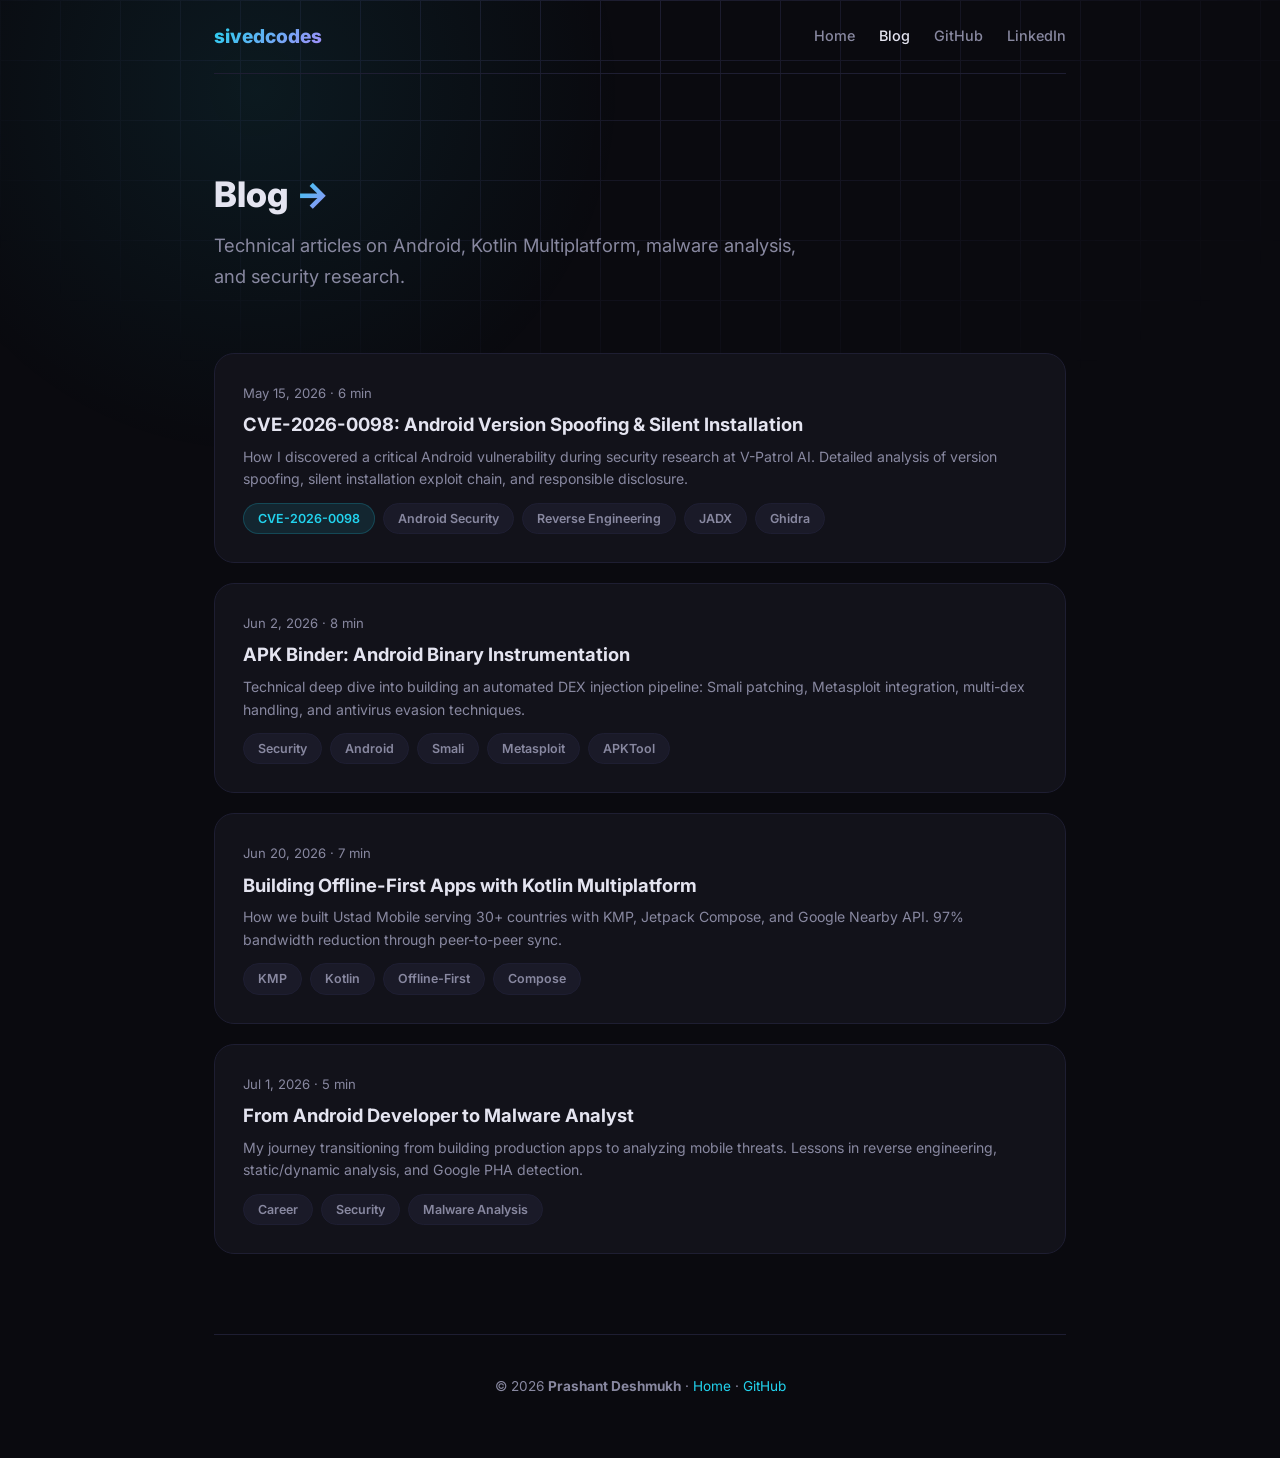
==== blog/index.html @ a585812e "Modern redesign: dark theme, gradient accents, glow orbs, grid background" ====
<!DOCTYPE html>
<html lang="en">
<head>
<meta charset="UTF-8"><meta name="viewport" content="width=device-width, initial-scale=1.0">
<title>Blog — Prashant Deshmukh (sivedcodes)</title>
<meta name="description" content="Articles by Prashant Deshmukh on Android development, KMP, malware analysis, and security research.">
<link rel="canonical" href="https://sivedcodes.github.io/blog/">
<link rel="stylesheet" href="/assets/style.css">
<link href="https://fonts.googleapis.com/css2?family=Inter:wght@400;500;600;700;800&display=swap" rel="stylesheet">
</head>
<body>
<div class="container">
  <nav class="nav">
    <a href="/" class="nav-logo">sivedcodes</a>
    <div class="nav-links"><a href="/">Home</a><a href="/blog/" class="active">Blog</a><a href="https://github.com/sivedcodes">GitHub</a><a href="https://linkedin.com/in/sivedcodes">LinkedIn</a></div>
  </nav>

  <section class="hero" style="padding:40px 0 30px;text-align:left">
    <h1 style="font-size:2.2em">Blog <span style="background:var(--gradient);-webkit-background-clip:text;-webkit-text-fill-color:transparent">→</span></h1>
    <p style="margin:8px 0 0">Technical articles on Android, Kotlin Multiplatform, malware analysis, and security research.</p>
  </section>

  <div class="blog-grid" style="margin-top:30px">
    <a href="/blog/cve-2026-0098-android-version-spoofing.html" class="blog-card">
      <div class="date">May 15, 2026 · 6 min</div>
      <h3>CVE-2026-0098: Android Version Spoofing &amp; Silent Installation <span class="arrow">→</span></h3>
      <p>How I discovered a critical Android vulnerability during security research at V-Patrol AI. Detailed analysis of version spoofing, silent installation exploit chain, and responsible disclosure.</p>
      <div class="tags"><span class="tag tag-accent">CVE-2026-0098</span><span class="tag">Android Security</span><span class="tag">Reverse Engineering</span><span class="tag">JADX</span><span class="tag">Ghidra</span></div>
    </a>
    <a href="/blog/apk-binder-android-binary-instrumentation.html" class="blog-card">
      <div class="date">Jun 2, 2026 · 8 min</div>
      <h3>APK Binder: Android Binary Instrumentation <span class="arrow">→</span></h3>
      <p>Technical deep dive into building an automated DEX injection pipeline: Smali patching, Metasploit integration, multi-dex handling, and antivirus evasion techniques.</p>
      <div class="tags"><span class="tag">Security</span><span class="tag">Android</span><span class="tag">Smali</span><span class="tag">Metasploit</span><span class="tag">APKTool</span></div>
    </a>
    <a href="/blog/kmp-offline-first-ustad-mobile.html" class="blog-card">
      <div class="date">Jun 20, 2026 · 7 min</div>
      <h3>Building Offline-First Apps with Kotlin Multiplatform <span class="arrow">→</span></h3>
      <p>How we built Ustad Mobile serving 30+ countries with KMP, Jetpack Compose, and Google Nearby API. 97% bandwidth reduction through peer-to-peer sync.</p>
      <div class="tags"><span class="tag">KMP</span><span class="tag">Kotlin</span><span class="tag">Offline-First</span><span class="tag">Compose</span></div>
    </a>
    <a href="/blog/android-malware-analysis-journey.html" class="blog-card">
      <div class="date">Jul 1, 2026 · 5 min</div>
      <h3>From Android Developer to Malware Analyst <span class="arrow">→</span></h3>
      <p>My journey transitioning from building production apps to analyzing mobile threats. Lessons in reverse engineering, static/dynamic analysis, and Google PHA detection.</p>
      <div class="tags"><span class="tag">Career</span><span class="tag">Security</span><span class="tag">Malware Analysis</span></div>
    </a>
  </div>

  <div class="footer">
    <p>© 2026 <strong>Prashant Deshmukh</strong> · <a href="/">Home</a> · <a href="https://github.com/sivedcodes">GitHub</a></p>
  </div>
</div>
</body>
</html>
---- assets/style.css ----
:root {
  --bg: #0a0a0f;
  --bg-card: #12121a;
  --bg-elevated: #1a1a28;
  --border: #1e1e32;
  --text: #e4e4f0;
  --text-muted: #8888a0;
  --accent: #22d3ee;
  --accent2: #a78bfa;
  --accent3: #f472b6;
  --gradient: linear-gradient(135deg, #22d3ee, #a78bfa);
  --gradient2: linear-gradient(135deg, #f472b6, #a78bfa);
  --radius: 12px;
  --radius-lg: 20px;
  --shadow: 0 4px 20px rgba(0,0,0,.4);
}

*{margin:0;padding:0;box-sizing:border-box}
html{scroll-behavior:smooth}
body{
  font-family: 'Inter', -apple-system, BlinkMacSystemFont, 'Segoe UI', sans-serif;
  background: var(--bg);
  color: var(--text);
  line-height: 1.7;
  -webkit-font-smoothing: antialiased;
}

::selection{background:var(--accent);color:#000}

/* grid background */
body::before{
  content:'';position:fixed;inset:0;
  background-image:
    linear-gradient(var(--border) 1px,transparent 1px),
    linear-gradient(90deg,var(--border) 1px,transparent 1px);
  background-size:60px 60px;
  mask-image:radial-gradient(ellipse 60% 50% at 50% 0%,#000,transparent);
  -webkit-mask-image:radial-gradient(ellipse 60% 50% at 50% 0%,#000,transparent);
  pointer-events:none;z-index:0;
}

/* glow orbs */
body::after{
  content:'';position:fixed;top:-30%;left:-10%;
  width:60%;height:80%;
  background:radial-gradient(circle,rgba(34,211,238,.08),transparent 70%);
  pointer-events:none;z-index:0;
}

.container{max-width:900px;margin:0 auto;padding:0 24px;position:relative;z-index:1}

/* nav */
.nav{
  display:flex;justify-content:space-between;align-items:center;
  padding:20px 0;border-bottom:1px solid var(--border);margin-bottom:60px;
}
.nav-logo{font-weight:800;font-size:1.2em;background:var(--gradient);-webkit-background-clip:text;-webkit-text-fill-color:transparent;text-decoration:none}
.nav-links{display:flex;gap:24px}
.nav-links a{color:var(--text-muted);text-decoration:none;font-size:.9em;font-weight:500;transition:color .2s}
.nav-links a:hover{color:var(--accent)}
.nav-links a.active{color:var(--text)}

/* hero */
.hero{
  padding:60px 0 40px;
  text-align:center;
}
.hero-badge{
  display:inline-block;
  background:rgba(34,211,238,.1);
  border:1px solid rgba(34,211,238,.2);
  color:var(--accent);
  font-size:.8em;font-weight:600;
  padding:6px 16px;border-radius:100px;
  margin-bottom:20px;
  letter-spacing:.5px;
}
.hero h1{
  font-size:clamp(2.2em,6vw,3.8em);
  font-weight:800;
  line-height:1.15;
  margin-bottom:16px;
}
.hero h1 span{background:var(--gradient);-webkit-background-clip:text;-webkit-text-fill-color:transparent}
.hero p{
  color:var(--text-muted);
  font-size:1.15em;
  max-width:600px;
  margin:0 auto 28px;
}
.hero-actions{display:flex;gap:12px;justify-content:center;flex-wrap:wrap}
.btn{
  display:inline-flex;align-items:center;gap:8px;
  padding:10px 24px;border-radius:100px;
  font-weight:600;font-size:.9em;
  text-decoration:none;transition:all .25s;
  cursor:pointer;border:none;
}
.btn-primary{background:var(--gradient);color:#000}
.btn-primary:hover{transform:translateY(-2px);box-shadow:0 8px 30px rgba(34,211,238,.25)}
.btn-outline{border:1px solid var(--border);color:var(--text)}
.btn-outline:hover{border-color:var(--accent);color:var(--accent);transform:translateY(-2px)}
.btn-ghost{color:var(--text-muted)}
.btn-ghost:hover{color:var(--text)}

/* stats row */
.stats{
  display:grid;grid-template-columns:repeat(4,1fr);
  gap:16px;margin:60px 0;
}
.stat{
  background:var(--bg-card);border:1px solid var(--border);
  border-radius:var(--radius);padding:20px;text-align:center;
  transition:transform .2s,border-color .2s;
}
.stat:hover{transform:translateY(-4px);border-color:rgba(34,211,238,.3)}
.stat .num{font-size:1.8em;font-weight:800;background:var(--gradient);-webkit-background-clip:text;-webkit-text-fill-color:transparent}
.stat .label{color:var(--text-muted);font-size:.8em;font-weight:500;margin-top:4px}

/* tags */
.tags{display:flex;gap:8px;flex-wrap:wrap;margin:20px 0}
.tag{
  display:inline-block;
  padding:4px 14px;border-radius:100px;
  font-size:.78em;font-weight:600;
  background:var(--bg-elevated);color:var(--text-muted);
  border:1px solid var(--border);
  transition:all .2s;
}
.tag:hover{border-color:var(--accent);color:var(--accent)}
.tag-accent{background:rgba(34,211,238,.1);border-color:rgba(34,211,238,.2);color:var(--accent)}

/* section */
.section{margin:80px 0}
.section-title{
  font-size:1.6em;font-weight:700;margin-bottom:8px;
  display:flex;align-items:center;gap:12px;
}
.section-title .line{flex:1;height:1px;background:var(--border)}
.section-sub{color:var(--text-muted);font-size:.9em;margin-bottom:32px}

/* cards */
.card{
  background:var(--bg-card);
  border:1px solid var(--border);
  border-radius:var(--radius-lg);
  padding:28px;
  margin-bottom:20px;
  transition:all .25s;
}
.card:hover{border-color:rgba(34,211,238,.2);transform:translateY(-2px);box-shadow:var(--shadow)}
.card-header{display:flex;justify-content:space-between;align-items:flex-start;margin-bottom:12px}
.card-title{font-size:1.2em;font-weight:700}
.card-sub{color:var(--text-muted);font-size:.85em}
.card-body{color:var(--text-muted);font-size:.93em;line-height:1.7}
.card-footer{margin-top:16px;display:flex;gap:8px;flex-wrap:wrap}
.card-icon{width:40px;height:40px;border-radius:10px;display:flex;align-items:center;justify-content:center;font-size:1.2em;flex-shrink:0}
.card-icon.green{background:rgba(34,211,238,.1);color:var(--accent)}
.card-icon.purple{background:rgba(167,139,250,.1);color:var(--accent2)}
.card-icon.pink{background:rgba(244,114,182,.1);color:var(--accent3)}

/* blog grid */
.blog-grid{display:grid;gap:20px}
.blog-card{
  background:var(--bg-card);
  border:1px solid var(--border);
  border-radius:var(--radius-lg);
  padding:28px;
  transition:all .3s;
  text-decoration:none;color:inherit;
  display:block;
}
.blog-card:hover{border-color:rgba(34,211,238,.2);transform:translateY(-3px);box-shadow:var(--shadow)}
.blog-card .date{color:var(--text-muted);font-size:.82em;margin-bottom:8px}
.blog-card h3{font-size:1.15em;font-weight:700;margin-bottom:8px;line-height:1.4}
.blog-card h3 .arrow{opacity:0;transition:opacity .2s,margin .2s}
.blog-card:hover h3 .arrow{opacity:1;margin-left:4px}
.blog-card p{color:var(--text-muted);font-size:.88em;line-height:1.6;margin-bottom:12px}
.blog-card .tags{margin:0}

/* article */
.article-header{padding:40px 0 20px;text-align:center}
.article-header .date{color:var(--text-muted);font-size:.85em}
.article-header h1{font-size:clamp(1.6em,4vw,2.6em);font-weight:800;line-height:1.25;margin:16px 0}
.article-header .tags{justify-content:center}
.article-body{max-width:720px;margin:0 auto}
.article-body p{margin:20px 0;color:var(--text-muted);font-size:1em;line-height:1.8}
.article-body h2{font-size:1.4em;font-weight:700;margin:40px 0 16px}
.article-body h3{font-size:1.1em;font-weight:600;margin:28px 0 12px;color:var(--accent)}
.article-body ul,.article-body ol{margin:16px 0;padding-left:24px}
.article-body li{margin:8px 0;color:var(--text-muted)}
.article-body pre{
  background:var(--bg-elevated);
  border:1px solid var(--border);
  border-radius:var(--radius);
  padding:20px;
  overflow-x:auto;
  font-family:'JetBrains Mono','Fira Code',monospace;
  font-size:.88em;
  line-height:1.6;
  margin:24px 0;
}
.article-body code{background:var(--bg-elevated);padding:2px 8px;border-radius:4px;font-size:.88em}
.article-body pre code{background:transparent;padding:0}
.article-body table{width:100%;border-collapse:collapse;margin:24px 0;font-size:.9em}
.article-body th,.article-body td{padding:12px 16px;border:1px solid var(--border);text-align:left}
.article-body th{background:var(--bg-elevated);font-weight:600;color:var(--text)}
.article-body blockquote{
  border-left:3px solid var(--accent);
  padding:16px 20px;
  margin:24px 0;
  background:rgba(34,211,238,.04);
  border-radius:0 var(--radius) var(--radius) 0;
  color:var(--text-muted);
}
.article-author{
  margin:48px 0;
  padding:24px;
  background:var(--bg-card);
  border:1px solid var(--border);
  border-radius:var(--radius-lg);
  text-align:center;
}
.article-author strong{color:var(--text)}
.article-author .links{display:flex;gap:12px;justify-content:center;margin-top:8px}
.article-author .links a{color:var(--accent);text-decoration:none;font-size:.9em}

/* footer */
.footer{
  text-align:center;padding:40px 0 60px;
  color:var(--text-muted);font-size:.85em;
  border-top:1px solid var(--border);margin-top:80px;
}
.footer a{color:var(--accent);text-decoration:none}

/* responsiveness */
@media(max-width:768px){
  .stats{grid-template-columns:repeat(2,1fr)}
  .nav-links{display:none}
  .hero h1{font-size:2em}
}
@media(max-width:480px){
  .stats{grid-template-columns:repeat(2,1fr);gap:10px}
  .stat{padding:14px}
  .stat .num{font-size:1.4em}
}
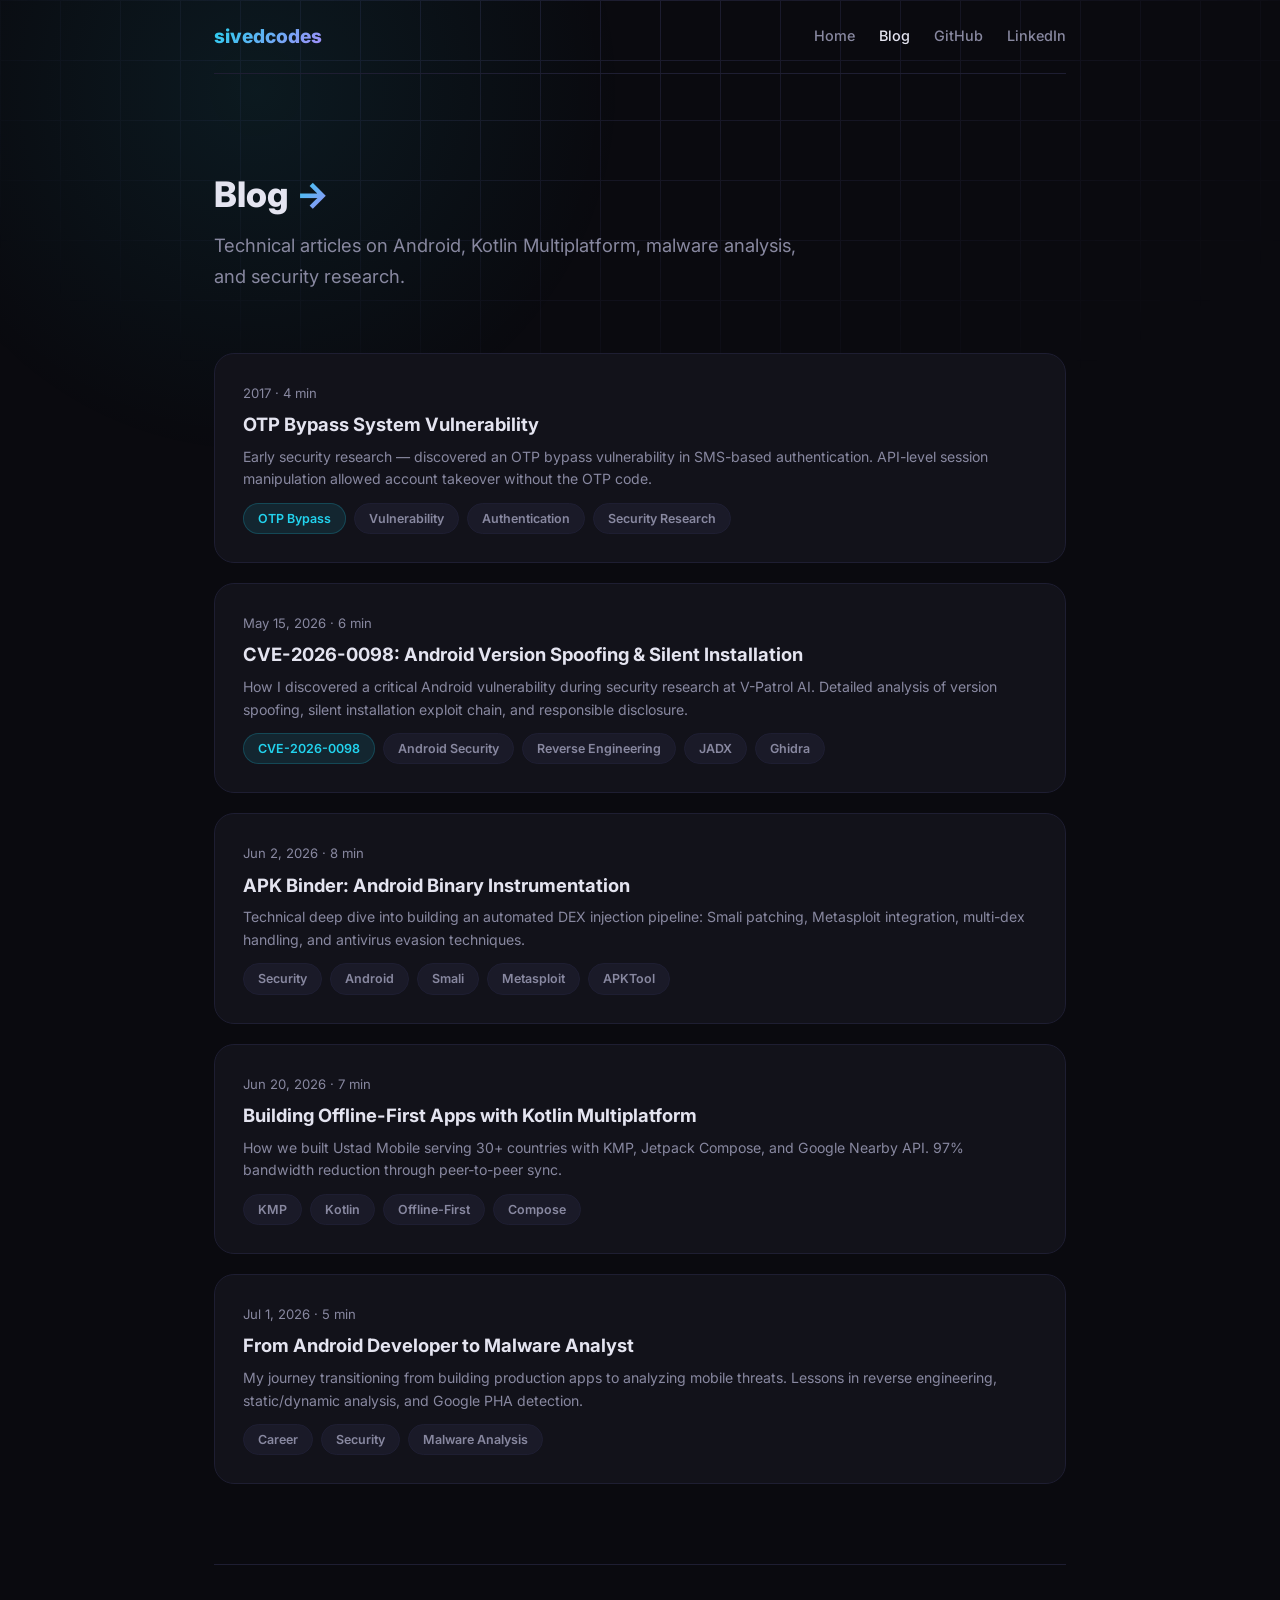
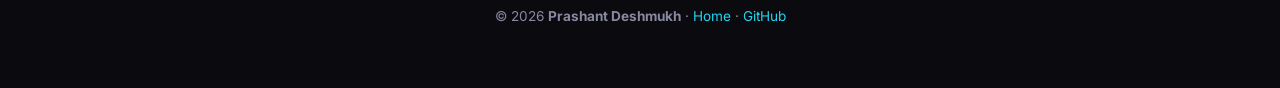
==== commit 3b9dd805: "Add OTP bypass article (2017), factual tone, fix self-praise" ====
--- a/blog/index.html
+++ b/blog/index.html
@@ -21,6 +21,12 @@
   </section>
 
   <div class="blog-grid" style="margin-top:30px">
+    <a href="/blog/otp-bypass-vulnerability-2017.html" class="blog-card">
+      <div class="date">2017 · 4 min</div>
+      <h3>OTP Bypass System Vulnerability <span class="arrow">→</span></h3>
+      <p>Early security research — discovered an OTP bypass vulnerability in SMS-based authentication. API-level session manipulation allowed account takeover without the OTP code.</p>
+      <div class="tags"><span class="tag tag-accent">OTP Bypass</span><span class="tag">Vulnerability</span><span class="tag">Authentication</span><span class="tag">Security Research</span></div>
+    </a>
     <a href="/blog/cve-2026-0098-android-version-spoofing.html" class="blog-card">
       <div class="date">May 15, 2026 · 6 min</div>
       <h3>CVE-2026-0098: Android Version Spoofing &amp; Silent Installation <span class="arrow">→</span></h3>
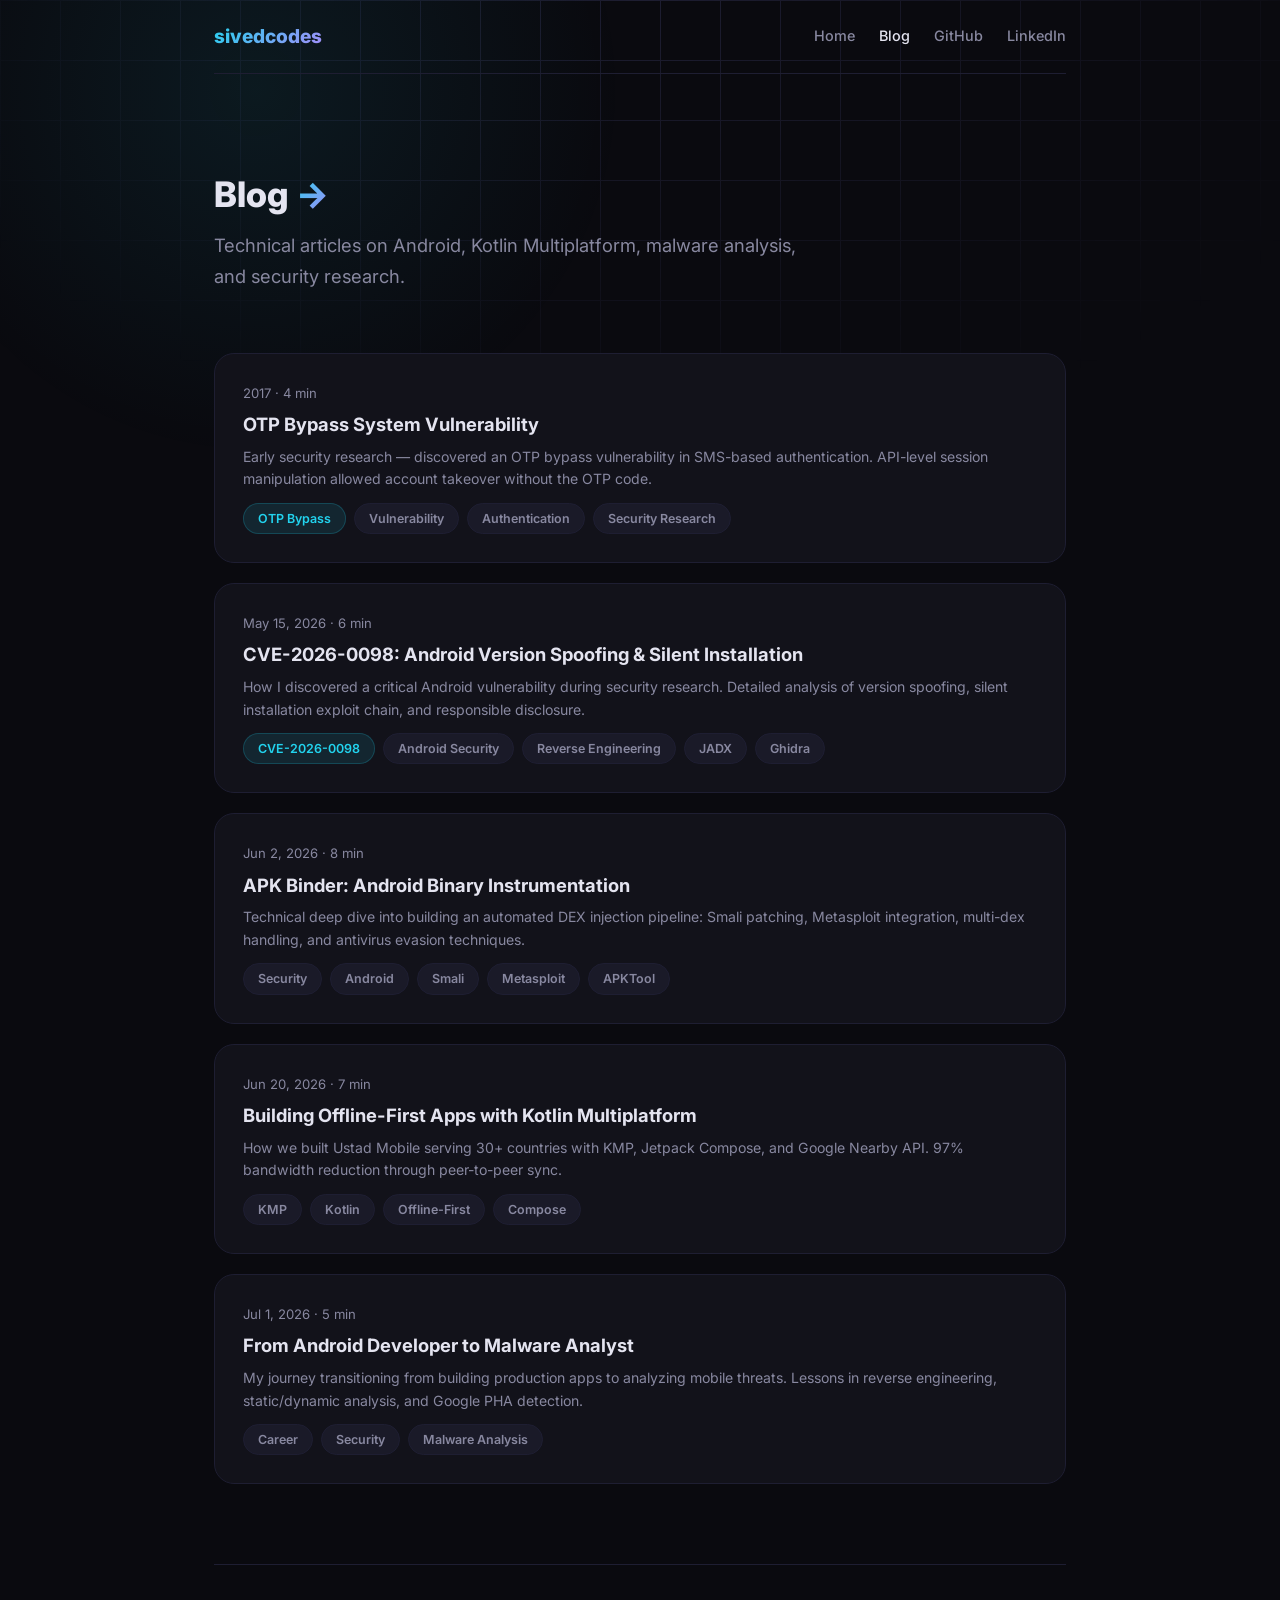
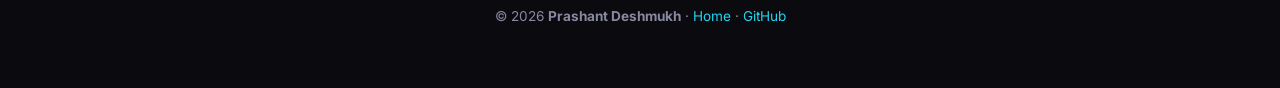
==== commit 1ec48f4e: "Remove all employer references" ====
--- a/blog/index.html
+++ b/blog/index.html
@@ -30,7 +30,7 @@
     <a href="/blog/cve-2026-0098-android-version-spoofing.html" class="blog-card">
       <div class="date">May 15, 2026 · 6 min</div>
       <h3>CVE-2026-0098: Android Version Spoofing &amp; Silent Installation <span class="arrow">→</span></h3>
-      <p>How I discovered a critical Android vulnerability during security research at V-Patrol AI. Detailed analysis of version spoofing, silent installation exploit chain, and responsible disclosure.</p>
+      <p>How I discovered a critical Android vulnerability during security research. Detailed analysis of version spoofing, silent installation exploit chain, and responsible disclosure.</p>
       <div class="tags"><span class="tag tag-accent">CVE-2026-0098</span><span class="tag">Android Security</span><span class="tag">Reverse Engineering</span><span class="tag">JADX</span><span class="tag">Ghidra</span></div>
     </a>
     <a href="/blog/apk-binder-android-binary-instrumentation.html" class="blog-card">
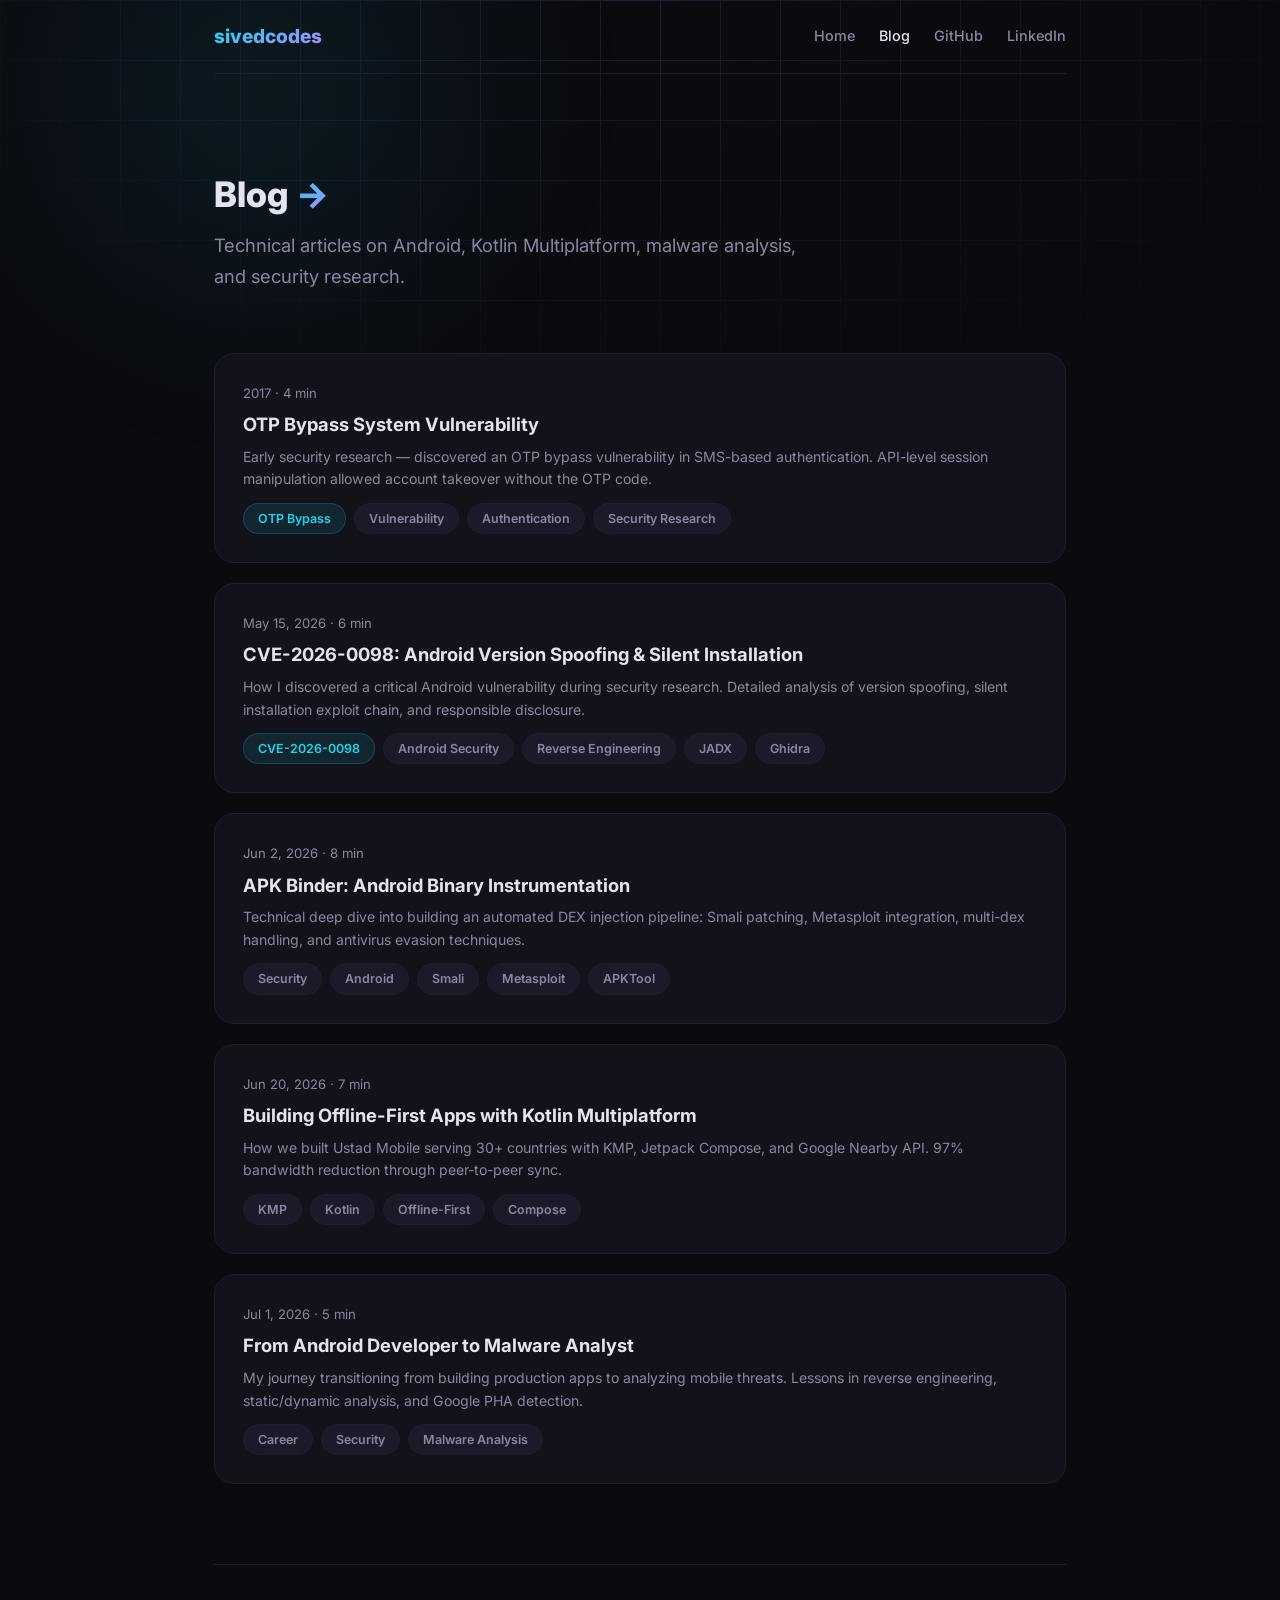
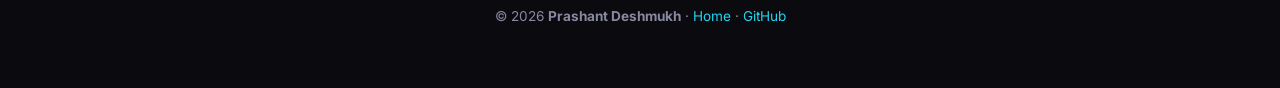
==== commit f119a6d5: "Promote Writer Safeguard, Ustad Mobile, Chimple, Hubsched, CMS in meta + projects" ====
--- a/blog/index.html
+++ b/blog/index.html
@@ -2,8 +2,8 @@
 <html lang="en">
 <head>
 <meta charset="UTF-8"><meta name="viewport" content="width=device-width, initial-scale=1.0">
-<title>Blog — Prashant Deshmukh (sivedcodes)</title>
-<meta name="description" content="Articles by Prashant Deshmukh on Android development, KMP, malware analysis, and security research.">
+<title>Blog — Prashant Deshmukh (sivedcodes) — Writer Safeguard, Ustad Mobile, Chimple, Hubsched</title>
+<meta name="description" content="Articles by Prashant Deshmukh (sivedcodes) — creator of Writer Safeguard, Ustad Mobile, Chimple Learning, Hubsched, Meshrabiya, APK Binder. Android, KMP, malware analysis.">
 <link rel="canonical" href="https://sivedcodes.github.io/blog/">
 <link rel="stylesheet" href="/assets/style.css">
 <link href="https://fonts.googleapis.com/css2?family=Inter:wght@400;500;600;700;800&display=swap" rel="stylesheet">
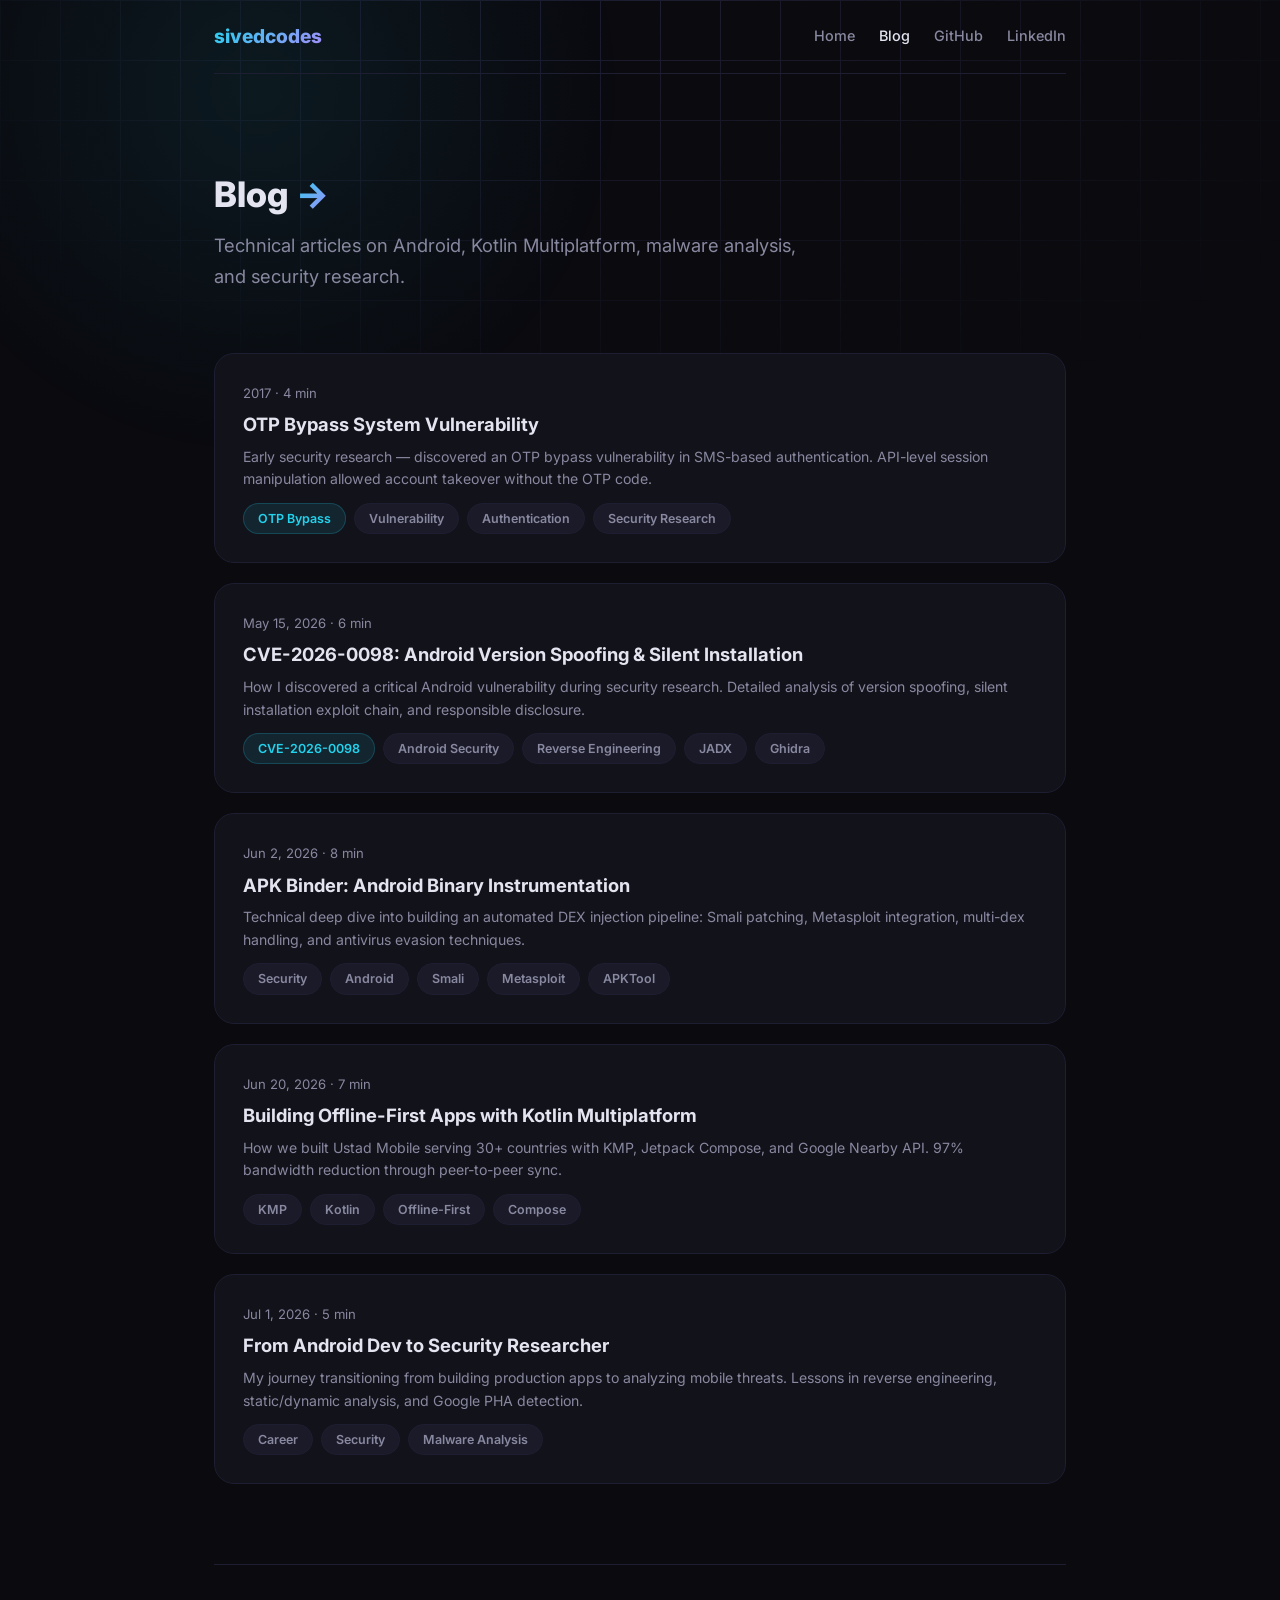
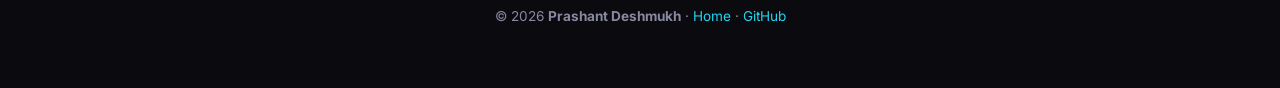
==== commit 85eb56ec: "Refocus: Software Engineer (SDE) instead of Android Developer" ====
--- a/blog/index.html
+++ b/blog/index.html
@@ -47,7 +47,7 @@
     </a>
     <a href="/blog/android-malware-analysis-journey.html" class="blog-card">
       <div class="date">Jul 1, 2026 · 5 min</div>
-      <h3>From Android Developer to Malware Analyst <span class="arrow">→</span></h3>
+      <h3>From Android Dev to Security Researcher <span class="arrow">→</span></h3>
       <p>My journey transitioning from building production apps to analyzing mobile threats. Lessons in reverse engineering, static/dynamic analysis, and Google PHA detection.</p>
       <div class="tags"><span class="tag">Career</span><span class="tag">Security</span><span class="tag">Malware Analysis</span></div>
     </a>
